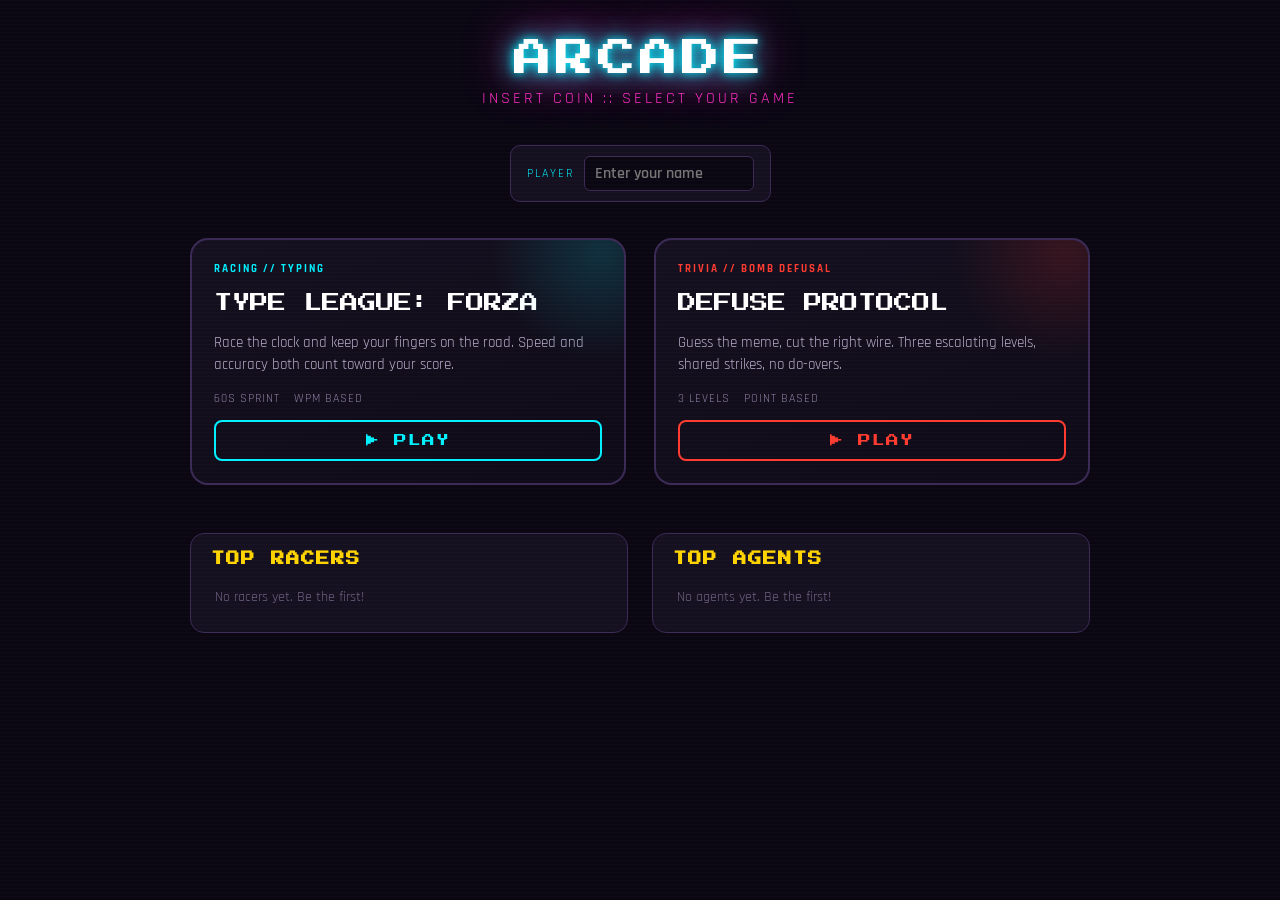
==== index.html @ 6d43570b "initial commit" ====
<!DOCTYPE html>
<html lang="en">
<head>
<meta charset="UTF-8">
<meta name="viewport" content="width=device-width, initial-scale=1.0">
<title>ARCADE // SELECT GAME</title>
<link rel="stylesheet" href="arcade.css">
</head>
<body>

<div class="arcade-wrap" id="home-screen">
  <div class="marquee">
    <div class="marquee-title">ARCADE</div>
    <div class="marquee-sub">Insert Coin :: Select Your Game</div>
  </div>

  <div class="nameplate">
    <label for="player-name-input">Player</label>
    <input type="text" id="player-name-input" maxlength="20" placeholder="Enter your name">
  </div>

  <div class="cabinet-grid">
    <div class="cabinet cabinet-typing">
      <div class="cabinet-glow"></div>
      <div class="cabinet-tag">Racing // Typing</div>
      <div class="cabinet-title">TYPE LEAGUE: FORZA</div>
      <div class="cabinet-desc">Race the clock and keep your fingers on the road. Speed and accuracy both count toward your score.</div>
      <div class="cabinet-meta"><span>60s Sprint</span><span>WPM Based</span></div>
      <button class="play-btn" data-game="typing" data-src="typing-game.html">▶ PLAY</button>
    </div>

    <div class="cabinet cabinet-bomb">
      <div class="cabinet-glow"></div>
      <div class="cabinet-tag">Trivia // Bomb Defusal</div>
      <div class="cabinet-title">DEFUSE PROTOCOL</div>
      <div class="cabinet-desc">Guess the meme, cut the right wire. Three escalating levels, shared strikes, no do-overs.</div>
      <div class="cabinet-meta"><span>3 Levels</span><span>Point Based</span></div>
      <button class="play-btn" data-game="bomb" data-src="bomb-game.html">▶ PLAY</button>
    </div>
  </div>

  <div class="leaderboards">
    <div class="lb-panel">
      <h3>TOP RACERS</h3>
      <div id="lb-typing"></div>
    </div>
    <div class="lb-panel">
      <h3>TOP AGENTS</h3>
      <div id="lb-bomb"></div>
    </div>
  </div>
</div>

<div class="game-frame-overlay" id="game-frame-overlay">
  <button class="exit-arcade-btn" id="exit-arcade-btn">◄ ARCADE</button>
  <iframe id="game-frame" src="about:blank" title="game"></iframe>
</div>

<div class="toast" id="toast"></div>

<script src="arcade.js"></script>
</body>
</html>
---- arcade.css ----
@import url('https://fonts.googleapis.com/css2?family=Press+Start+2P&family=Rajdhani:wght@400;500;600;700&display=swap');

*{ box-sizing: border-box; }

:root{
  --neon-cyan: #00f0ff;
  --neon-pink: #ff2ec4;
  --neon-yellow: #ffd400;
  --bg: #0a0612;
  --panel: #15101f;
  --panel-edge: #3a2a55;
  --text: #eee;
}

html, body{
  margin: 0;
  padding: 0;
  min-height: 100%;
  background: var(--bg);
  color: var(--text);
  font-family: 'Rajdhani', sans-serif;
  overflow-x: hidden;
}

/* CRT scanline overlay */
body::before{
  content: "";
  position: fixed;
  inset: 0;
  pointer-events: none;
  background: repeating-linear-gradient(
    to bottom,
    rgba(255,255,255,0.02) 0px,
    rgba(255,255,255,0.02) 1px,
    transparent 2px,
    transparent 4px
  );
  z-index: 999;
}

.arcade-wrap{
  min-height: 100vh;
  display: flex;
  flex-direction: column;
  align-items: center;
  padding: 40px 20px 60px;
}

/* marquee */
.marquee{
  text-align: center;
  margin-bottom: 36px;
}

.marquee-title{
  font-family: 'Press Start 2P', monospace;
  font-size: 2.4rem;
  letter-spacing: 4px;
  color: #fff;
  text-shadow:
    0 0 10px var(--neon-cyan),
    0 0 24px var(--neon-cyan),
    0 0 48px var(--neon-pink);
  animation: flicker 4s infinite;
}

.marquee-sub{
  margin-top: 10px;
  font-size: 1rem;
  letter-spacing: 3px;
  color: var(--neon-pink);
  text-transform: uppercase;
}

@keyframes flicker{
  0%, 92%, 100% { opacity: 1; }
  93% { opacity: 0.7; }
  95% { opacity: 1; }
  96% { opacity: 0.6; }
  97% { opacity: 1; }
}

/* player nameplate */
.nameplate{
  display: flex;
  align-items: center;
  gap: 10px;
  background: var(--panel);
  border: 1px solid var(--panel-edge);
  border-radius: 10px;
  padding: 10px 16px;
  margin-bottom: 36px;
}

.nameplate label{
  font-size: 0.75rem;
  letter-spacing: 2px;
  color: var(--neon-cyan);
  text-transform: uppercase;
  white-space: nowrap;
}

.nameplate input{
  background: #0a0612;
  border: 1px solid var(--panel-edge);
  border-radius: 6px;
  color: #fff;
  padding: 6px 10px;
  font-family: 'Rajdhani', sans-serif;
  font-size: 1rem;
  font-weight: 600;
  outline: none;
  width: 170px;
}
.nameplate input:focus{
  border-color: var(--neon-cyan);
  box-shadow: 0 0 12px rgba(0,240,255,0.3);
}

/* cabinet grid */
.cabinet-grid{
  display: grid;
  grid-template-columns: repeat(auto-fit, minmax(280px, 1fr));
  gap: 28px;
  width: 100%;
  max-width: 900px;
  margin-bottom: 48px;
}

.cabinet{
  background: linear-gradient(160deg, var(--panel), #0e0a17);
  border: 2px solid var(--panel-edge);
  border-radius: 18px;
  padding: 22px;
  display: flex;
  flex-direction: column;
  gap: 14px;
  position: relative;
  overflow: hidden;
  transition: transform 0.15s ease, border-color 0.15s ease, box-shadow 0.15s ease;
}

.cabinet.cabinet-typing{ --accent: var(--neon-cyan); }
.cabinet.cabinet-bomb{ --accent: #ff3b30; }

.cabinet:hover{
  transform: translateY(-4px);
  border-color: var(--accent);
  box-shadow: 0 10px 30px rgba(0,0,0,0.5), 0 0 24px color-mix(in srgb, var(--accent) 40%, transparent);
}

.cabinet-glow{
  position: absolute;
  top: -40%;
  right: -20%;
  width: 220px;
  height: 220px;
  background: radial-gradient(circle, var(--accent) 0%, transparent 70%);
  opacity: 0.15;
  pointer-events: none;
}

.cabinet-tag{
  font-size: 0.7rem;
  letter-spacing: 2px;
  color: var(--accent);
  text-transform: uppercase;
  font-weight: 700;
}

.cabinet-title{
  font-family: 'Press Start 2P', monospace;
  font-size: 1.15rem;
  color: #fff;
  line-height: 1.5;
}

.cabinet-desc{
  font-size: 0.95rem;
  color: #b8aecb;
  line-height: 1.5;
  flex: 1;
}

.cabinet-meta{
  display: flex;
  gap: 14px;
  font-size: 0.75rem;
  color: #8a7fa3;
  letter-spacing: 1px;
  text-transform: uppercase;
}

.play-btn{
  font-family: 'Press Start 2P', monospace;
  font-size: 0.8rem;
  letter-spacing: 1px;
  background: transparent;
  border: 2px solid var(--accent);
  color: var(--accent);
  padding: 12px 16px;
  border-radius: 8px;
  cursor: pointer;
  transition: 0.15s ease;
}
.play-btn:hover{
  background: var(--accent);
  color: #0a0612;
}

/* leaderboards */
.leaderboards{
  width: 100%;
  max-width: 900px;
  display: grid;
  grid-template-columns: repeat(auto-fit, minmax(280px, 1fr));
  gap: 24px;
}

.lb-panel{
  background: var(--panel);
  border: 1px solid var(--panel-edge);
  border-radius: 14px;
  padding: 18px 20px;
}

.lb-panel h3{
  font-family: 'Press Start 2P', monospace;
  font-size: 0.85rem;
  letter-spacing: 1px;
  margin: 0 0 14px;
  color: var(--neon-yellow);
}

.lb-row{
  display: flex;
  justify-content: space-between;
  padding: 7px 4px;
  border-bottom: 1px solid rgba(255,255,255,0.06);
  font-size: 0.95rem;
}
.lb-row:last-child{ border-bottom: none; }
.lb-rank{ color: var(--neon-pink); font-weight: 700; width: 30px; }
.lb-name{ flex: 1; color: #fff; }
.lb-score{ color: var(--neon-cyan); font-weight: 700; }

.lb-empty{
  color: #6a5f80;
  font-size: 0.85rem;
  padding: 8px 4px;
}

/* fullscreen game frame overlay */
.game-frame-overlay{
  position: fixed;
  inset: 0;
  background: #000;
  z-index: 500;
  display: none;
}
.game-frame-overlay.show{ display: block; }

.game-frame-overlay iframe{
  width: 100%;
  height: 100%;
  border: none;
  display: block;
}

.exit-arcade-btn{
  position: fixed;
  top: 14px;
  left: 14px;
  z-index: 510;
  font-family: 'Press Start 2P', monospace;
  font-size: 0.65rem;
  letter-spacing: 1px;
  background: rgba(10,6,18,0.85);
  border: 2px solid var(--neon-cyan);
  color: var(--neon-cyan);
  padding: 10px 14px;
  border-radius: 8px;
  cursor: pointer;
  backdrop-filter: blur(4px);
}
.exit-arcade-btn:hover{
  background: var(--neon-cyan);
  color: #0a0612;
}

/* toast */
.toast{
  position: fixed;
  bottom: 24px;
  left: 50%;
  transform: translateX(-50%) translateY(20px);
  background: var(--panel);
  border: 1px solid var(--neon-yellow);
  color: var(--neon-yellow);
  padding: 12px 20px;
  border-radius: 10px;
  font-size: 0.9rem;
  font-weight: 600;
  letter-spacing: 1px;
  opacity: 0;
  transition: 0.25s ease;
  pointer-events: none;
  z-index: 600;
}
.toast.show{
  opacity: 1;
  transform: translateX(-50%) translateY(0);
}

@media (max-width: 560px){
  .marquee-title{ font-size: 1.5rem; }
  .cabinet-title{ font-size: 0.95rem; }
}
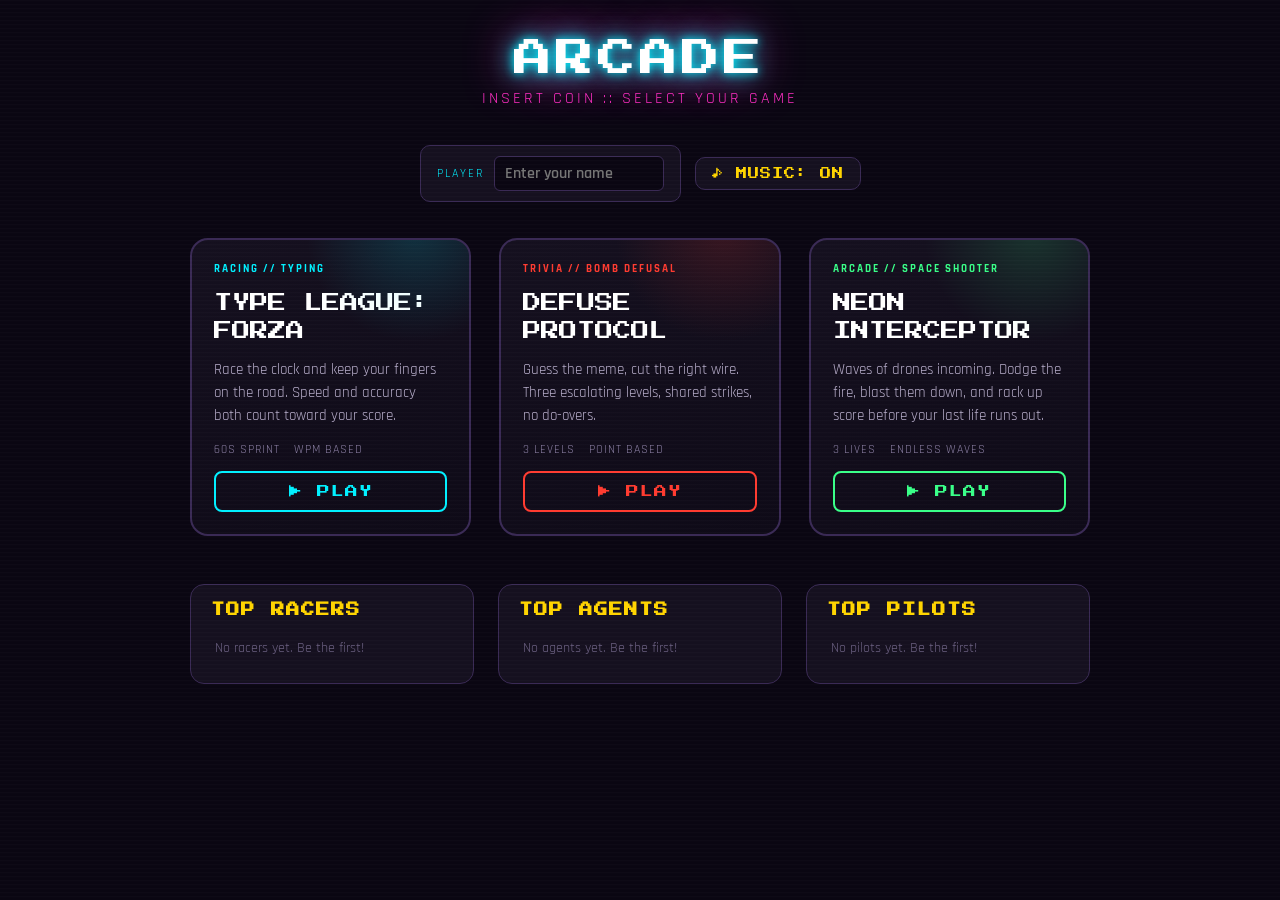
==== commit 629ea9c2: "Add Space Shooter Game: HTML, CSS, JS, assets, and audio - Created space-shooter.html for game struc" ====
--- a/index.html
+++ b/index.html
@@ -14,9 +14,12 @@
     <div class="marquee-sub">Insert Coin :: Select Your Game</div>
   </div>
 
-  <div class="nameplate">
-    <label for="player-name-input">Player</label>
-    <input type="text" id="player-name-input" maxlength="20" placeholder="Enter your name">
+  <div class="control-row">
+    <div class="nameplate">
+      <label for="player-name-input">Player</label>
+      <input type="text" id="player-name-input" maxlength="20" placeholder="Enter your name">
+    </div>
+    <div class="audio-toggle" id="audio-toggle">♪ MUSIC: ON</div>
   </div>
 
   <div class="cabinet-grid">
@@ -37,6 +40,15 @@
       <div class="cabinet-meta"><span>3 Levels</span><span>Point Based</span></div>
       <button class="play-btn" data-game="bomb" data-src="bomb-game.html">▶ PLAY</button>
     </div>
+
+    <div class="cabinet cabinet-shooter">
+      <div class="cabinet-glow"></div>
+      <div class="cabinet-tag">Arcade // Space Shooter</div>
+      <div class="cabinet-title">NEON INTERCEPTOR</div>
+      <div class="cabinet-desc">Waves of drones incoming. Dodge the fire, blast them down, and rack up score before your last life runs out.</div>
+      <div class="cabinet-meta"><span>3 Lives</span><span>Endless Waves</span></div>
+      <button class="play-btn" data-game="shooter" data-src="space-shooter.html">▶ PLAY</button>
+    </div>
   </div>
 
   <div class="leaderboards">
@@ -48,6 +60,10 @@
       <h3>TOP AGENTS</h3>
       <div id="lb-bomb"></div>
     </div>
+    <div class="lb-panel">
+      <h3>TOP PILOTS</h3>
+      <div id="lb-shooter"></div>
+    </div>
   </div>
 </div>
 
@@ -58,6 +74,41 @@
 
 <div class="toast" id="toast"></div>
 
+<!--
+  BACKGROUND MUSIC FILE
+  ---------------------
+  Put your music file inside an "assets" folder next to this HTML file, e.g.:
+
+    /arcade
+      ├── index.html
+      ├── arcade.css
+      ├── arcade.js
+      └── assets/
+            └── arcade-theme.mp3   <-- your music file goes here
+
+  If your file has a different name or extension (.ogg, .wav, etc.),
+  just update the src="" path below to match it.
+  "loop" makes it repeat automatically. Volume/mute is controlled
+  from arcade.js via the ♪ MUSIC: ON/OFF toggle above.
+-->
+<audio id="bg-music" src="arcade.mp3" loop preload="auto"></audio>
+
+<!--
+  PLAY-BUTTON LAUNCH SOUND
+  ------------------------
+  Plays once whenever any "▶ PLAY" cabinet button is clicked.
+  Put the sound file in the same "assets" folder, e.g.:
+
+    /arcade
+      └── assets/
+            ├── arcade-theme.mp3
+            └── launch.mp3   <-- your click/launch sound goes here
+
+  If your file has a different name or extension, update src="" below.
+  No "loop" here since it should just play once per click.
+-->
+<audio id="launch-sfx" src="launch.mp3" preload="auto"></audio>
+
 <script src="arcade.js"></script>
 </body>
 </html>
--- a/arcade.css
+++ b/arcade.css
@@ -1,17 +1,18 @@
 @import url('https://fonts.googleapis.com/css2?family=Press+Start+2P&family=Rajdhani:wght@400;500;600;700&display=swap');
-
+ 
 *{ box-sizing: border-box; }
-
+ 
 :root{
   --neon-cyan: #00f0ff;
   --neon-pink: #ff2ec4;
   --neon-yellow: #ffd400;
+  --neon-green: #39ff88;
   --bg: #0a0612;
   --panel: #15101f;
   --panel-edge: #3a2a55;
   --text: #eee;
 }
-
+ 
 html, body{
   margin: 0;
   padding: 0;
@@ -21,7 +22,7 @@
   font-family: 'Rajdhani', sans-serif;
   overflow-x: hidden;
 }
-
+ 
 /* CRT scanline overlay */
 body::before{
   content: "";
@@ -37,7 +38,7 @@
   );
   z-index: 999;
 }
-
+ 
 .arcade-wrap{
   min-height: 100vh;
   display: flex;
@@ -45,13 +46,13 @@
   align-items: center;
   padding: 40px 20px 60px;
 }
-
+ 
 /* marquee */
 .marquee{
   text-align: center;
   margin-bottom: 36px;
 }
-
+ 
 .marquee-title{
   font-family: 'Press Start 2P', monospace;
   font-size: 2.4rem;
@@ -63,7 +64,7 @@
     0 0 48px var(--neon-pink);
   animation: flicker 4s infinite;
 }
-
+ 
 .marquee-sub{
   margin-top: 10px;
   font-size: 1rem;
@@ -71,7 +72,7 @@
   color: var(--neon-pink);
   text-transform: uppercase;
 }
-
+ 
 @keyframes flicker{
   0%, 92%, 100% { opacity: 1; }
   93% { opacity: 0.7; }
@@ -79,8 +80,17 @@
   96% { opacity: 0.6; }
   97% { opacity: 1; }
 }
-
-/* player nameplate */
+ 
+/* player nameplate + audio controls row */
+.control-row{
+  display: flex;
+  align-items: center;
+  gap: 14px;
+  flex-wrap: wrap;
+  justify-content: center;
+  margin-bottom: 36px;
+}
+ 
 .nameplate{
   display: flex;
   align-items: center;
@@ -89,9 +99,8 @@
   border: 1px solid var(--panel-edge);
   border-radius: 10px;
   padding: 10px 16px;
-  margin-bottom: 36px;
-}
-
+}
+ 
 .nameplate label{
   font-size: 0.75rem;
   letter-spacing: 2px;
@@ -99,7 +108,7 @@
   text-transform: uppercase;
   white-space: nowrap;
 }
-
+ 
 .nameplate input{
   background: #0a0612;
   border: 1px solid var(--panel-edge);
@@ -116,7 +125,32 @@
   border-color: var(--neon-cyan);
   box-shadow: 0 0 12px rgba(0,240,255,0.3);
 }
-
+ 
+/* music / sound toggle button */
+.audio-toggle{
+  display: flex;
+  align-items: center;
+  gap: 8px;
+  background: var(--panel);
+  border: 1px solid var(--panel-edge);
+  border-radius: 10px;
+  padding: 10px 16px;
+  cursor: pointer;
+  font-family: 'Press Start 2P', monospace;
+  font-size: 0.7rem;
+  letter-spacing: 1px;
+  color: var(--neon-yellow);
+  transition: 0.15s ease;
+  user-select: none;
+}
+.audio-toggle:hover{
+  border-color: var(--neon-yellow);
+  box-shadow: 0 0 12px rgba(255,212,0,0.25);
+}
+.audio-toggle.muted{
+  color: #6a5f80;
+}
+ 
 /* cabinet grid */
 .cabinet-grid{
   display: grid;
@@ -126,7 +160,7 @@
   max-width: 900px;
   margin-bottom: 48px;
 }
-
+ 
 .cabinet{
   background: linear-gradient(160deg, var(--panel), #0e0a17);
   border: 2px solid var(--panel-edge);
@@ -139,16 +173,17 @@
   overflow: hidden;
   transition: transform 0.15s ease, border-color 0.15s ease, box-shadow 0.15s ease;
 }
-
+ 
 .cabinet.cabinet-typing{ --accent: var(--neon-cyan); }
 .cabinet.cabinet-bomb{ --accent: #ff3b30; }
-
+.cabinet.cabinet-shooter{ --accent: var(--neon-green); }
+ 
 .cabinet:hover{
   transform: translateY(-4px);
   border-color: var(--accent);
   box-shadow: 0 10px 30px rgba(0,0,0,0.5), 0 0 24px color-mix(in srgb, var(--accent) 40%, transparent);
 }
-
+ 
 .cabinet-glow{
   position: absolute;
   top: -40%;
@@ -159,7 +194,7 @@
   opacity: 0.15;
   pointer-events: none;
 }
-
+ 
 .cabinet-tag{
   font-size: 0.7rem;
   letter-spacing: 2px;
@@ -167,21 +202,21 @@
   text-transform: uppercase;
   font-weight: 700;
 }
-
+ 
 .cabinet-title{
   font-family: 'Press Start 2P', monospace;
   font-size: 1.15rem;
   color: #fff;
   line-height: 1.5;
 }
-
+ 
 .cabinet-desc{
   font-size: 0.95rem;
   color: #b8aecb;
   line-height: 1.5;
   flex: 1;
 }
-
+ 
 .cabinet-meta{
   display: flex;
   gap: 14px;
@@ -190,7 +225,7 @@
   letter-spacing: 1px;
   text-transform: uppercase;
 }
-
+ 
 .play-btn{
   font-family: 'Press Start 2P', monospace;
   font-size: 0.8rem;
@@ -207,7 +242,7 @@
   background: var(--accent);
   color: #0a0612;
 }
-
+ 
 /* leaderboards */
 .leaderboards{
   width: 100%;
@@ -216,14 +251,14 @@
   grid-template-columns: repeat(auto-fit, minmax(280px, 1fr));
   gap: 24px;
 }
-
+ 
 .lb-panel{
   background: var(--panel);
   border: 1px solid var(--panel-edge);
   border-radius: 14px;
   padding: 18px 20px;
 }
-
+ 
 .lb-panel h3{
   font-family: 'Press Start 2P', monospace;
   font-size: 0.85rem;
@@ -231,7 +266,7 @@
   margin: 0 0 14px;
   color: var(--neon-yellow);
 }
-
+ 
 .lb-row{
   display: flex;
   justify-content: space-between;
@@ -243,13 +278,13 @@
 .lb-rank{ color: var(--neon-pink); font-weight: 700; width: 30px; }
 .lb-name{ flex: 1; color: #fff; }
 .lb-score{ color: var(--neon-cyan); font-weight: 700; }
-
+ 
 .lb-empty{
   color: #6a5f80;
   font-size: 0.85rem;
   padding: 8px 4px;
 }
-
+ 
 /* fullscreen game frame overlay */
 .game-frame-overlay{
   position: fixed;
@@ -259,14 +294,14 @@
   display: none;
 }
 .game-frame-overlay.show{ display: block; }
-
+ 
 .game-frame-overlay iframe{
   width: 100%;
   height: 100%;
   border: none;
   display: block;
 }
-
+ 
 .exit-arcade-btn{
   position: fixed;
   top: 14px;
@@ -287,7 +322,7 @@
   background: var(--neon-cyan);
   color: #0a0612;
 }
-
+ 
 /* toast */
 .toast{
   position: fixed;
@@ -311,7 +346,7 @@
   opacity: 1;
   transform: translateX(-50%) translateY(0);
 }
-
+ 
 @media (max-width: 560px){
   .marquee-title{ font-size: 1.5rem; }
   .cabinet-title{ font-size: 0.95rem; }
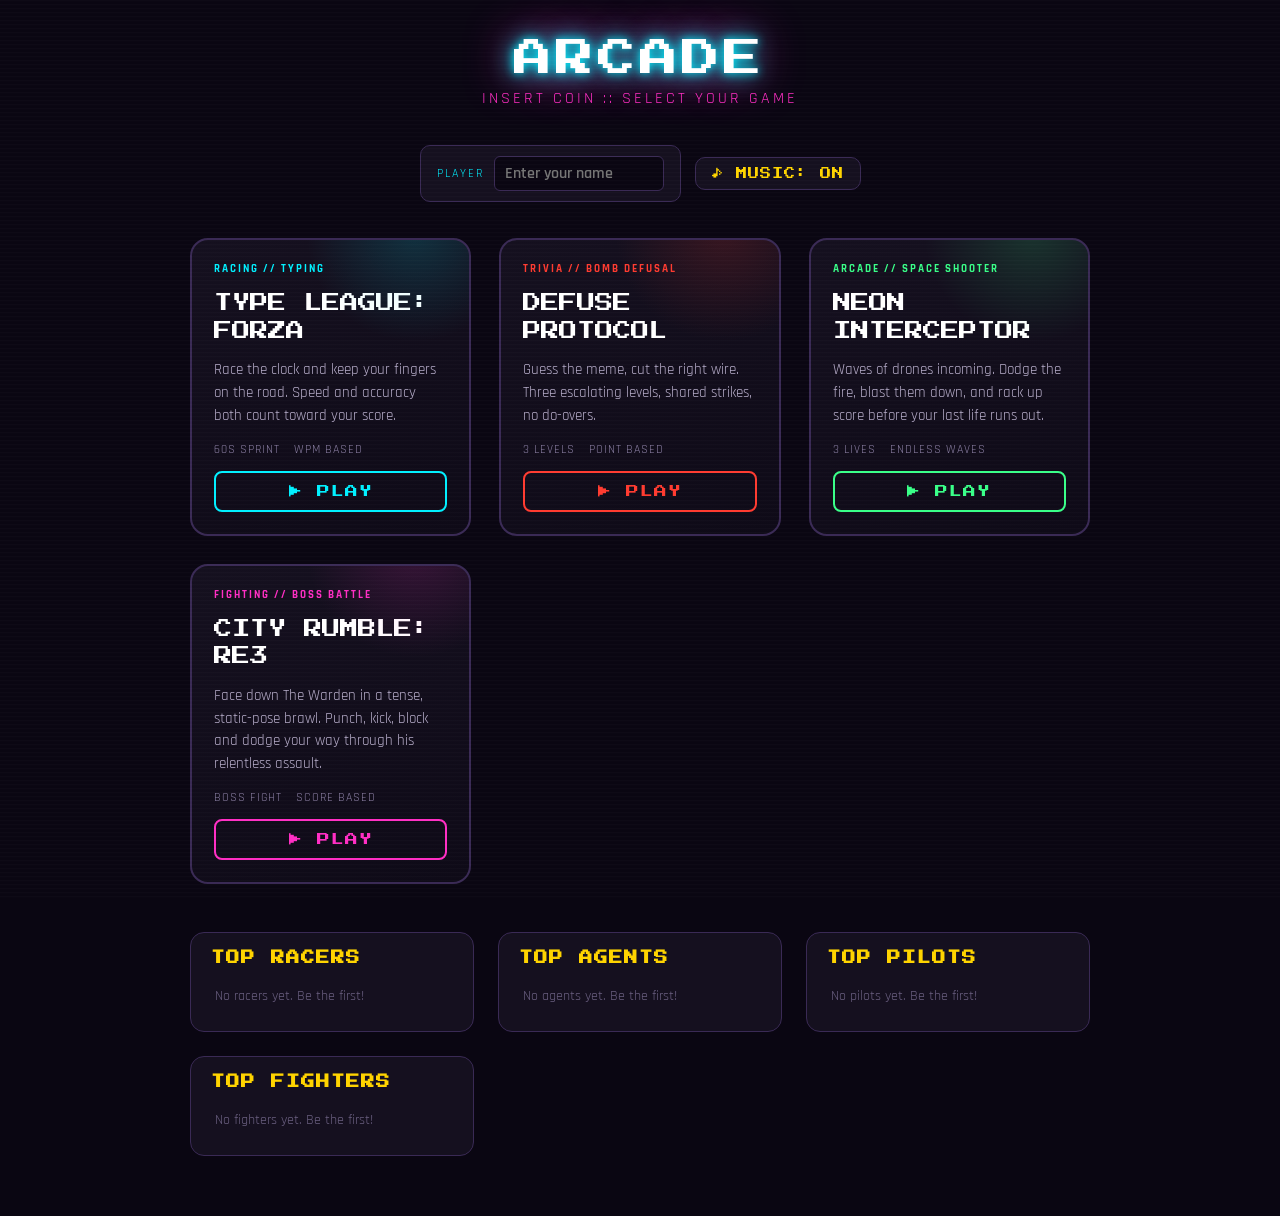
==== commit 690a829b: "Add initial game files for "CITY RUMBLE" - Create re3.html for game structure and layout - Add re3.c" ====
--- a/index.html
+++ b/index.html
@@ -49,6 +49,15 @@
       <div class="cabinet-meta"><span>3 Lives</span><span>Endless Waves</span></div>
       <button class="play-btn" data-game="shooter" data-src="space-shooter.html">▶ PLAY</button>
     </div>
+
+    <div class="cabinet cabinet-re3">
+      <div class="cabinet-glow"></div>
+      <div class="cabinet-tag">Fighting // Boss Battle</div>
+      <div class="cabinet-title">CITY RUMBLE: RE3</div>
+      <div class="cabinet-desc">Face down The Warden in a tense, static-pose brawl. Punch, kick, block and dodge your way through his relentless assault.</div>
+      <div class="cabinet-meta"><span>Boss Fight</span><span>Score Based</span></div>
+      <button class="play-btn" data-game="re3" data-src="re3.html">▶ PLAY</button>
+    </div>
   </div>
 
   <div class="leaderboards">
@@ -63,6 +72,10 @@
     <div class="lb-panel">
       <h3>TOP PILOTS</h3>
       <div id="lb-shooter"></div>
+    </div>
+    <div class="lb-panel">
+      <h3>TOP FIGHTERS</h3>
+      <div id="lb-re3"></div>
     </div>
   </div>
 </div>
--- a/arcade.css
+++ b/arcade.css
@@ -1,7 +1,7 @@
 @import url('https://fonts.googleapis.com/css2?family=Press+Start+2P&family=Rajdhani:wght@400;500;600;700&display=swap');
- 
+
 *{ box-sizing: border-box; }
- 
+
 :root{
   --neon-cyan: #00f0ff;
   --neon-pink: #ff2ec4;
@@ -12,7 +12,7 @@
   --panel-edge: #3a2a55;
   --text: #eee;
 }
- 
+
 html, body{
   margin: 0;
   padding: 0;
@@ -22,7 +22,7 @@
   font-family: 'Rajdhani', sans-serif;
   overflow-x: hidden;
 }
- 
+
 /* CRT scanline overlay */
 body::before{
   content: "";
@@ -38,7 +38,7 @@
   );
   z-index: 999;
 }
- 
+
 .arcade-wrap{
   min-height: 100vh;
   display: flex;
@@ -46,13 +46,13 @@
   align-items: center;
   padding: 40px 20px 60px;
 }
- 
+
 /* marquee */
 .marquee{
   text-align: center;
   margin-bottom: 36px;
 }
- 
+
 .marquee-title{
   font-family: 'Press Start 2P', monospace;
   font-size: 2.4rem;
@@ -64,7 +64,7 @@
     0 0 48px var(--neon-pink);
   animation: flicker 4s infinite;
 }
- 
+
 .marquee-sub{
   margin-top: 10px;
   font-size: 1rem;
@@ -72,7 +72,7 @@
   color: var(--neon-pink);
   text-transform: uppercase;
 }
- 
+
 @keyframes flicker{
   0%, 92%, 100% { opacity: 1; }
   93% { opacity: 0.7; }
@@ -80,7 +80,7 @@
   96% { opacity: 0.6; }
   97% { opacity: 1; }
 }
- 
+
 /* player nameplate + audio controls row */
 .control-row{
   display: flex;
@@ -90,7 +90,7 @@
   justify-content: center;
   margin-bottom: 36px;
 }
- 
+
 .nameplate{
   display: flex;
   align-items: center;
@@ -100,7 +100,7 @@
   border-radius: 10px;
   padding: 10px 16px;
 }
- 
+
 .nameplate label{
   font-size: 0.75rem;
   letter-spacing: 2px;
@@ -108,7 +108,7 @@
   text-transform: uppercase;
   white-space: nowrap;
 }
- 
+
 .nameplate input{
   background: #0a0612;
   border: 1px solid var(--panel-edge);
@@ -125,7 +125,7 @@
   border-color: var(--neon-cyan);
   box-shadow: 0 0 12px rgba(0,240,255,0.3);
 }
- 
+
 /* music / sound toggle button */
 .audio-toggle{
   display: flex;
@@ -150,7 +150,7 @@
 .audio-toggle.muted{
   color: #6a5f80;
 }
- 
+
 /* cabinet grid */
 .cabinet-grid{
   display: grid;
@@ -160,7 +160,7 @@
   max-width: 900px;
   margin-bottom: 48px;
 }
- 
+
 .cabinet{
   background: linear-gradient(160deg, var(--panel), #0e0a17);
   border: 2px solid var(--panel-edge);
@@ -173,17 +173,18 @@
   overflow: hidden;
   transition: transform 0.15s ease, border-color 0.15s ease, box-shadow 0.15s ease;
 }
- 
+
 .cabinet.cabinet-typing{ --accent: var(--neon-cyan); }
 .cabinet.cabinet-bomb{ --accent: #ff3b30; }
 .cabinet.cabinet-shooter{ --accent: var(--neon-green); }
- 
+.cabinet.cabinet-re3{ --accent: var(--neon-pink); }
+
 .cabinet:hover{
   transform: translateY(-4px);
   border-color: var(--accent);
   box-shadow: 0 10px 30px rgba(0,0,0,0.5), 0 0 24px color-mix(in srgb, var(--accent) 40%, transparent);
 }
- 
+
 .cabinet-glow{
   position: absolute;
   top: -40%;
@@ -194,7 +195,7 @@
   opacity: 0.15;
   pointer-events: none;
 }
- 
+
 .cabinet-tag{
   font-size: 0.7rem;
   letter-spacing: 2px;
@@ -202,21 +203,21 @@
   text-transform: uppercase;
   font-weight: 700;
 }
- 
+
 .cabinet-title{
   font-family: 'Press Start 2P', monospace;
   font-size: 1.15rem;
   color: #fff;
   line-height: 1.5;
 }
- 
+
 .cabinet-desc{
   font-size: 0.95rem;
   color: #b8aecb;
   line-height: 1.5;
   flex: 1;
 }
- 
+
 .cabinet-meta{
   display: flex;
   gap: 14px;
@@ -225,7 +226,7 @@
   letter-spacing: 1px;
   text-transform: uppercase;
 }
- 
+
 .play-btn{
   font-family: 'Press Start 2P', monospace;
   font-size: 0.8rem;
@@ -242,7 +243,7 @@
   background: var(--accent);
   color: #0a0612;
 }
- 
+
 /* leaderboards */
 .leaderboards{
   width: 100%;
@@ -251,14 +252,14 @@
   grid-template-columns: repeat(auto-fit, minmax(280px, 1fr));
   gap: 24px;
 }
- 
+
 .lb-panel{
   background: var(--panel);
   border: 1px solid var(--panel-edge);
   border-radius: 14px;
   padding: 18px 20px;
 }
- 
+
 .lb-panel h3{
   font-family: 'Press Start 2P', monospace;
   font-size: 0.85rem;
@@ -266,7 +267,7 @@
   margin: 0 0 14px;
   color: var(--neon-yellow);
 }
- 
+
 .lb-row{
   display: flex;
   justify-content: space-between;
@@ -278,13 +279,13 @@
 .lb-rank{ color: var(--neon-pink); font-weight: 700; width: 30px; }
 .lb-name{ flex: 1; color: #fff; }
 .lb-score{ color: var(--neon-cyan); font-weight: 700; }
- 
+
 .lb-empty{
   color: #6a5f80;
   font-size: 0.85rem;
   padding: 8px 4px;
 }
- 
+
 /* fullscreen game frame overlay */
 .game-frame-overlay{
   position: fixed;
@@ -294,14 +295,14 @@
   display: none;
 }
 .game-frame-overlay.show{ display: block; }
- 
+
 .game-frame-overlay iframe{
   width: 100%;
   height: 100%;
   border: none;
   display: block;
 }
- 
+
 .exit-arcade-btn{
   position: fixed;
   top: 14px;
@@ -322,7 +323,7 @@
   background: var(--neon-cyan);
   color: #0a0612;
 }
- 
+
 /* toast */
 .toast{
   position: fixed;
@@ -346,7 +347,7 @@
   opacity: 1;
   transform: translateX(-50%) translateY(0);
 }
- 
+
 @media (max-width: 560px){
   .marquee-title{ font-size: 1.5rem; }
   .cabinet-title{ font-size: 0.95rem; }
